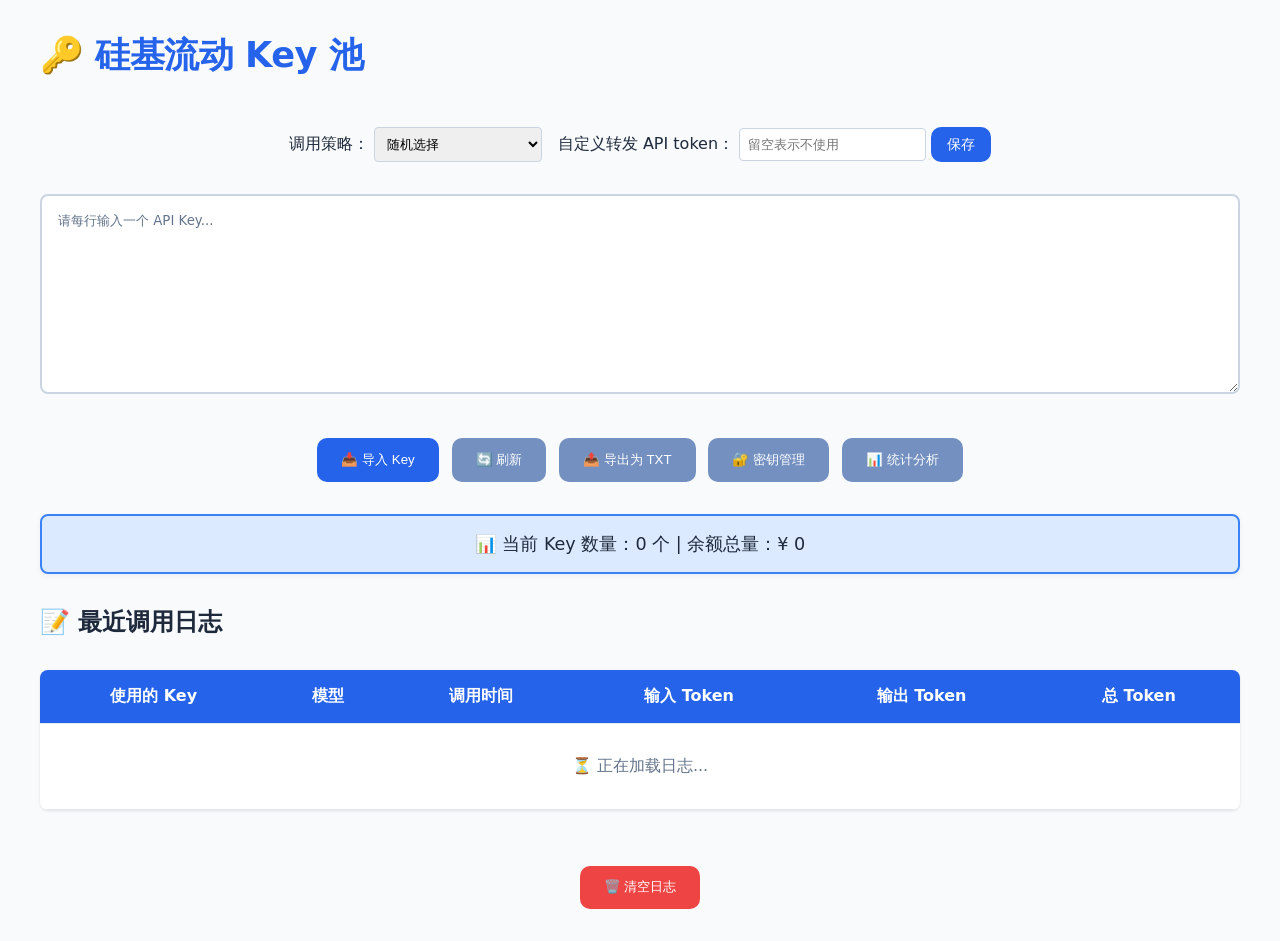
==== static/index.html @ 647fe62b "add chart.js stats" ====
<!DOCTYPE html>
<html lang="zh-CN">

<head>
    <meta charset="UTF-8">
    <meta name="viewport" content="width=device-width, initial-scale=1.0">
    <title>硅基 Key 池</title>
    <link rel="icon" type="image/x-icon" href="/static/favicon.ico">
    <link rel="stylesheet" href="/static/style.css">
    <script src="/static/script.js"></script>
    <style>
        textarea {
            width: 100%;
            box-sizing: border-box;
            height: 200px;
            padding: 1rem;
            border: 2px solid #cbd5e1;
            border-radius: 8px;
            margin: 1rem 0;
            resize: vertical;
            font-family: 'Segoe UI', system-ui, -apple-system, sans-serif;
            transition: border-color 0.3s ease;
        }

        textarea:focus {
            outline: none;
            border-color: var(--primary-color);
            box-shadow: 0 0 0 3px rgba(37, 99, 235, 0.1);
        }

        textarea::placeholder {
            font-family: 'Segoe UI', system-ui, -apple-system, sans-serif;
            color: #64748b;
            opacity: 1;
        }

        .strategy-select {
            margin: 1rem 0;
            text-align: center;
        }

        .strategy-select select {
            padding: 0.5rem;
            border-radius: 4px;
            border: 1px solid #cbd5e1;
        }
    </style>
</head>

<body>
    <h1>🔑 硅基流动 Key 池</h1>

    <div class="settings-container" style="display: flex; gap: 1rem; justify-content: center; align-items: center;">
        <div class="strategy-select">
            <label for="callStrategy">调用策略：</label>
            <select id="callStrategy" onchange="updateStrategy()">
                <option value="random">随机选择</option>
                <option value="high">优先消耗余额最多</option>
                <option value="low">优先消耗余额最少</option>
                <option value="least_used">优先消耗使用次数最少</option>
                <option value="most_used">优先消耗使用次数最多</option>
                <option value="oldest">优先消耗添加时间最旧</option>
                <option value="newest">优先消耗添加时间最新</option>
            </select>
        </div>
        <div class="custom-key" style="text-align:center;">
            <label for="customApiKey">自定义转发 API token：</label>
            <input type="text" id="customApiKey" placeholder="留空表示不使用"
                style="padding:0.5rem; border:1px solid #cbd5e1; border-radius:4px;">
            <button class="primary" onclick="updateCustomApiKey()"
                style="padding:0.5rem 1rem; font-size:0.9rem; height:35px; line-height:1;">保存</button>
        </div>
    </div>

    <textarea id="keys" placeholder="请每行输入一个 API Key..."></textarea>

    <div class="button-group">
        <button class="primary" onclick="importKeys()">📥 导入 Key</button>
        <button class="secondary" onclick="refreshKeys()">🔄 刷新</button>
        <button class="secondary" onclick="exportKeys()">📤 导出为 TXT</button>
        <button class="secondary" onclick="window.location.href='/static/keys.html'">🔐 密钥管理</button>
        <button class="secondary" onclick="window.location.href='/static/stats.html'">📊 统计分析</button>
    </div>

    <div id="message"></div>

    <div id="stats">
        📊 当前 Key 数量：<span id="keyCount">0</span> 个
        | 余额总量：¥ <span id="totalBalance">0</span>
    </div>

    <h2>📝 最近调用日志</h2>
    <table id="logsTable">
        <thead>
            <tr></tr>
            <th>使用的 Key</th>
            <th>模型</th>
            <th>调用时间</th>
            <th>输入 Token</th>
            <th>输出 Token</th>
            <th>总 Token</th>
            </tr>
        </thead>
        <tbody></tbody>
    </table>

    <div class="pagination" id="pagination"></div>

    <div class="button-group">
        <button class="danger" onclick="clearLogs()">🗑️ 清空日志</button>
    </div>

    <script>
        async function importKeys() {
            document.getElementById("message").style.display = 'block';
            document.getElementById("message").textContent = "正在导入，请稍候...";
            const keys = document.getElementById("keys").value;
            const response = await fetch("/import_keys", {
                method: "POST",
                headers: { "Content-Type": "application/json" },
                body: JSON.stringify({ keys })
            });
            const data = await response.json();
            showMessage(data.message, response.ok ? "success" : "error");
            fetchStats();
        }

        function exportKeys() {
            window.location.href = "/export_keys";
        }

        // Logs fetching and pagination
        async function fetchLogs(page = 1) {
            document.querySelector("#logsTable tbody").innerHTML = `
                <tr>
                    <td colspan="6" style="padding: 2rem; color: #64748b;">
                        ⏳ 正在加载日志...
                    </td>
                </tr>
            `;
            const response = await fetch(`/logs?page=${page}`);
            const data = await response.json();
            const tbody = document.querySelector("#logsTable tbody");
            tbody.innerHTML = "";
            data.logs.forEach(log => {
                const tr = document.createElement("tr");
                const dt = new Date(log.call_time * 1000);
                tr.innerHTML = `
                    <td class="key-cell" title="${log.used_key}">${maskKey(log.used_key)}</td>
                    <td>${log.model}</td>
                    <td>${dt.toLocaleString()}</td>
                    <td>${log.input_tokens}</td>
                    <td>${log.output_tokens}</td>
                    <td>${log.total_tokens}</td>
                `;
                tbody.appendChild(tr);
            });

            // 更新改进后的分页系统
            renderPagination(data.page, Math.ceil(data.total / data.page_size), fetchLogs);
        }

        async function clearLogs() {
            if (!confirm("确定要清空所有日志吗？此操作无法撤销。")) return;
            const response = await fetch("/clear_logs", { method: "POST" });
            const data = await response.json();
            alert(data.message);
            fetchLogs();
        }

        async function loadStrategy() {
            const response = await fetch("/config/strategy");
            const data = await response.json();
            document.getElementById("callStrategy").value = data.call_strategy;
        }

        async function updateStrategy() {
            const select = document.getElementById("callStrategy");
            const value = select.value;
            const response = await fetch("/config/strategy", {
                method: "POST",
                headers: { "Content-Type": "application/json" },
                body: JSON.stringify({ call_strategy: value })
            });
            const data = await response.json();
            showMessage(data.message, "success");
        }

        async function loadCustomApiKey() {
            const response = await fetch("/config/custom_api_key");
            const data = await response.json();
            document.getElementById("customApiKey").value = data.custom_api_key;
        }

        async function updateCustomApiKey() {
            const newKey = document.getElementById("customApiKey").value;
            const response = await fetch("/config/custom_api_key", {
                method: "POST",
                headers: { "Content-Type": "application/json" },
                body: JSON.stringify({ custom_api_key: newKey })
            });
            const data = await response.json();
            showMessage(data.message, "success");
        }

        // 初始化加载调用策略与自定义 api_key
        loadStrategy();
        loadCustomApiKey();

        // Update stats and logs on page load
        fetchStats();
        fetchLogs();
    </script>
</body>

</html>
---- static/style.css ----
:root {
    --primary-color: #2563eb;
    --secondary-color: #7390c0;
    --success-color: #10b981;
    --danger-color: #ef4444;
    --background-color: #f8fafc;
}

body {
    font-family: 'Segoe UI', system-ui, -apple-system, sans-serif;
    margin: 2rem auto;
    padding: 0 1rem;
    max-width: 1200px;
    background-color: var(--background-color);
    color: #1e293b;
}

h1 {
    color: var(--primary-color);
    font-size: 2.2rem;
    margin-bottom: 2rem;
    font-weight: 600;
    letter-spacing: -0.5px;
}

.button-group {
    display: flex;
    gap: 0.8rem;
    flex-wrap: wrap;
    justify-content: center;
    margin: 1.5rem 0;
}

button {
    padding: 0.8rem 1.5rem;
    border: none;
    border-radius: 10px;
    cursor: pointer;
    font-weight: 500;
    transition: all 0.2s ease;
    display: inline-flex;
    align-items: center;
    gap: 0.5rem;
}

button.primary {
    background-color: var(--primary-color);
    color: white;
}

button.secondary {
    background-color: var(--secondary-color);
    color: white;
}

button.danger {
    background-color: var(--danger-color);
    color: white;
}

button:hover {
    transform: translateY(-1px);
    box-shadow: 0 2px 4px rgba(0, 0, 0, 0.1);
}

button:active {
    transform: translateY(0);
}

#message {
    margin: 1rem 0;
    padding: 0.8rem;
    border-radius: 6px;
    font-weight: 500;
    display: none;
}

#message.success {
    background-color: #dcfce7;
    color: #166534;
    border: 1px solid #22c55e;
    display: block;
}

#message.error {
    background-color: #fee2e2;
    color: #991b1b;
    border: 1px solid #ef4444;
    display: block;
}

#stats {
    padding: 1rem;
    background-color: #dbeafe;
    border: 2px solid #3b82f6;
    border-radius: 8px;
    box-shadow: 0 2px 6px rgba(0, 0, 0, 0.05);
    margin: 2rem 0;
    font-size: 1.1rem;
    text-align: center;
}

table {
    width: 100%;
    border-collapse: collapse;
    margin: 2rem 0;
    background-color: white;
    border-radius: 8px;
    overflow: hidden;
    box-shadow: 0 1px 3px rgba(0, 0, 0, 0.1);
}

th,
td {
    padding: 1rem;
    text-align: left;
    border-bottom: 1px solid #e2e8f0;
    text-align: center;
}

th {
    background-color: var(--primary-color);
    color: white;
    font-weight: 600;
}

tr:hover {
    background-color: #f8fafc;
}

tr:nth-child(even) {
    background-color: #f1f5f9;
}

.key-cell {
    font-family: Consolas, 'Courier New', monospace;
    max-width: 280px;
    overflow: hidden;
    text-overflow: ellipsis;
    white-space: nowrap;
}

.pagination {
    display: flex;
    gap: 0.5rem;
    justify-content: center;
    margin: 1rem 0;
}

.pagination button {
    padding: 0.5rem 1rem;
    border: 1px solid #cbd5e1;
    background-color: white;
    color: var(--primary-color);
}

.pagination button:disabled {
    background-color: var(--primary-color);
    color: white;
    cursor: default;
}

.key-actions {
    display: flex;
    gap: 0.3rem;
    justify-content: center;
}

.key-actions button {
    padding: 0.3rem 0.7rem;
    font-size: 0.8rem;
    border-radius: 4px;
}

.pagination {
    display: flex;
    justify-content: center;
    align-items: center;
    gap: 0.5rem;
    margin: 1rem 0;
}

.pagination button {
    min-width: 2rem;
    height: 2rem;
    text-align: center;
    line-height: 1;
}

.page-jump {
    display: flex;
    align-items: center;
    margin-left: 1rem;
}

.page-jump input {
    padding: 0.5rem 0.8rem;
    border: 1px solid #cbd5e1;
    border-radius: 6px;
    font-family: 'Segoe UI', system-ui, -apple-system, sans-serif;
    width: 50px;
    font-size: 0.9rem;
    margin-left: 1rem;
    margin-right: 1rem;
}

.page-jump button {
    min-width: auto;
    padding: 0.3rem 0.7rem;
    margin-left: 1rem;
}

.ellipsis {
    margin: 0 0.5rem;
}

.copy-success {
    background-color: var(--success-color) !important;
    color: white !important;
}

.icon-button {
    background-color: transparent;
    color: #64748b;
    font-size: 1.2rem;
    padding: 0.3rem;
    min-width: 2rem;
    height: 2rem;
    border-radius: 4px;
    transition: all 0.2s ease;
    display: flex;
    align-items: center;
    justify-content: center;
    cursor: pointer;
}

.icon-button:hover {
    background-color: rgba(203, 213, 225, 0.3);
    color: var(--primary-color);
    transform: none;
    box-shadow: none;
}

.icon-button.danger {
    color: #64748b;
}

.icon-button.danger:hover {
    color: var(--danger-color);
    background-color: rgba(239, 68, 68, 0.1);
}

.icon-button.copy-success {
    background-color: transparent !important;
    color: var(--success-color) !important;
}

@media (max-width: 768px) {
    body {
        padding: 1rem;
    }

    table {
        font-size: 0.9rem;
    }

    th,
    td {
        padding: 0.6rem;
    }

    .key-cell {
        max-width: 120px;
    }
}
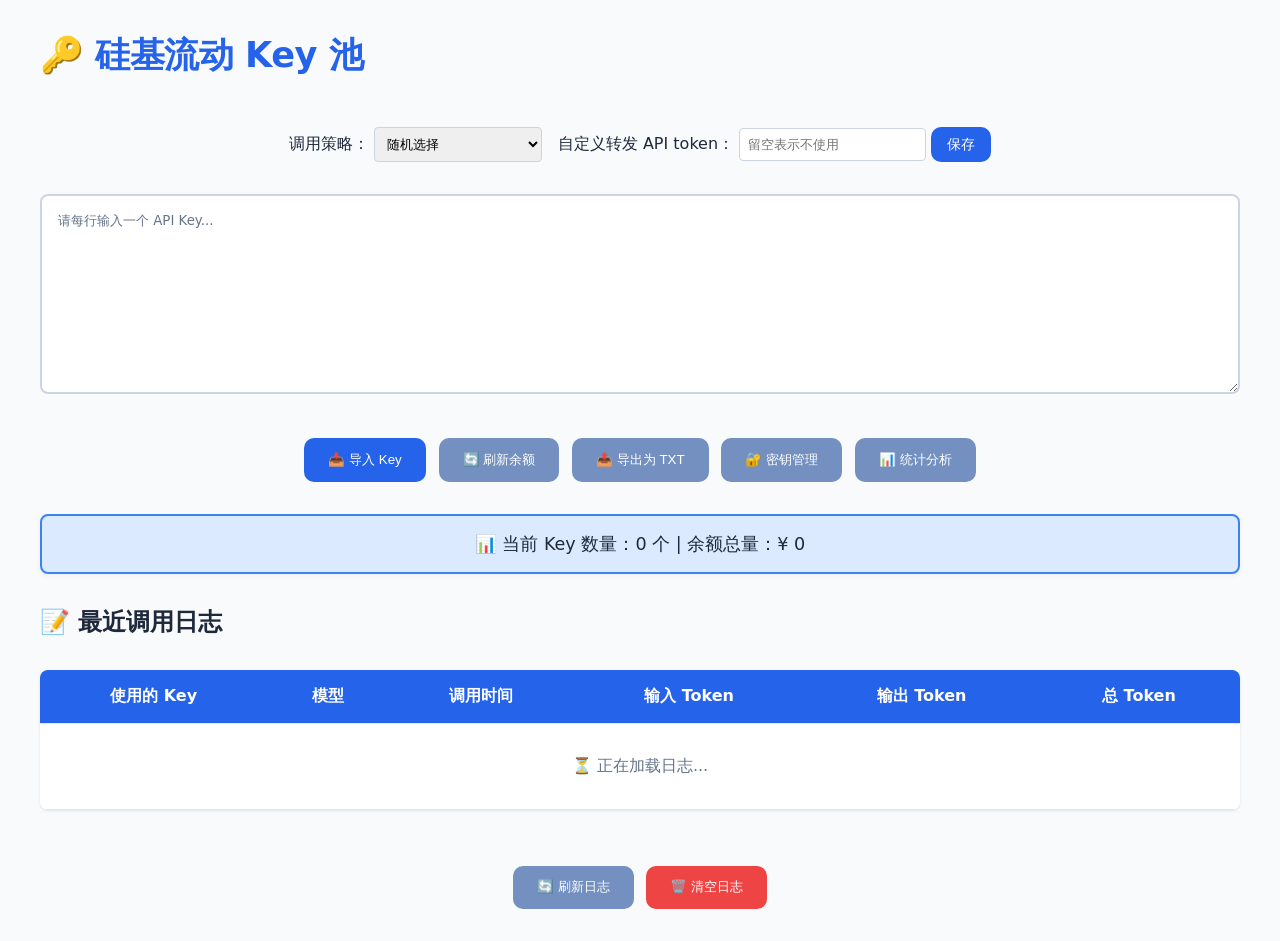
==== commit a185a3af: "add a refresh logs button to index.html" ====
--- a/static/index.html
+++ b/static/index.html
@@ -76,7 +76,7 @@
 
     <div class="button-group">
         <button class="primary" onclick="importKeys()">📥 导入 Key</button>
-        <button class="secondary" onclick="refreshKeys()">🔄 刷新</button>
+        <button class="secondary" onclick="refreshKeys()">🔄 刷新余额</button>
         <button class="secondary" onclick="exportKeys()">📤 导出为 TXT</button>
         <button class="secondary" onclick="window.location.href='/static/keys.html'">🔐 密钥管理</button>
         <button class="secondary" onclick="window.location.href='/static/stats.html'">📊 统计分析</button>
@@ -107,6 +107,7 @@
     <div class="pagination" id="pagination"></div>
 
     <div class="button-group">
+        <button class="secondary" onclick="fetchLogs()">🔄 刷新日志</button>
         <button class="danger" onclick="clearLogs()">🗑️ 清空日志</button>
     </div>
 
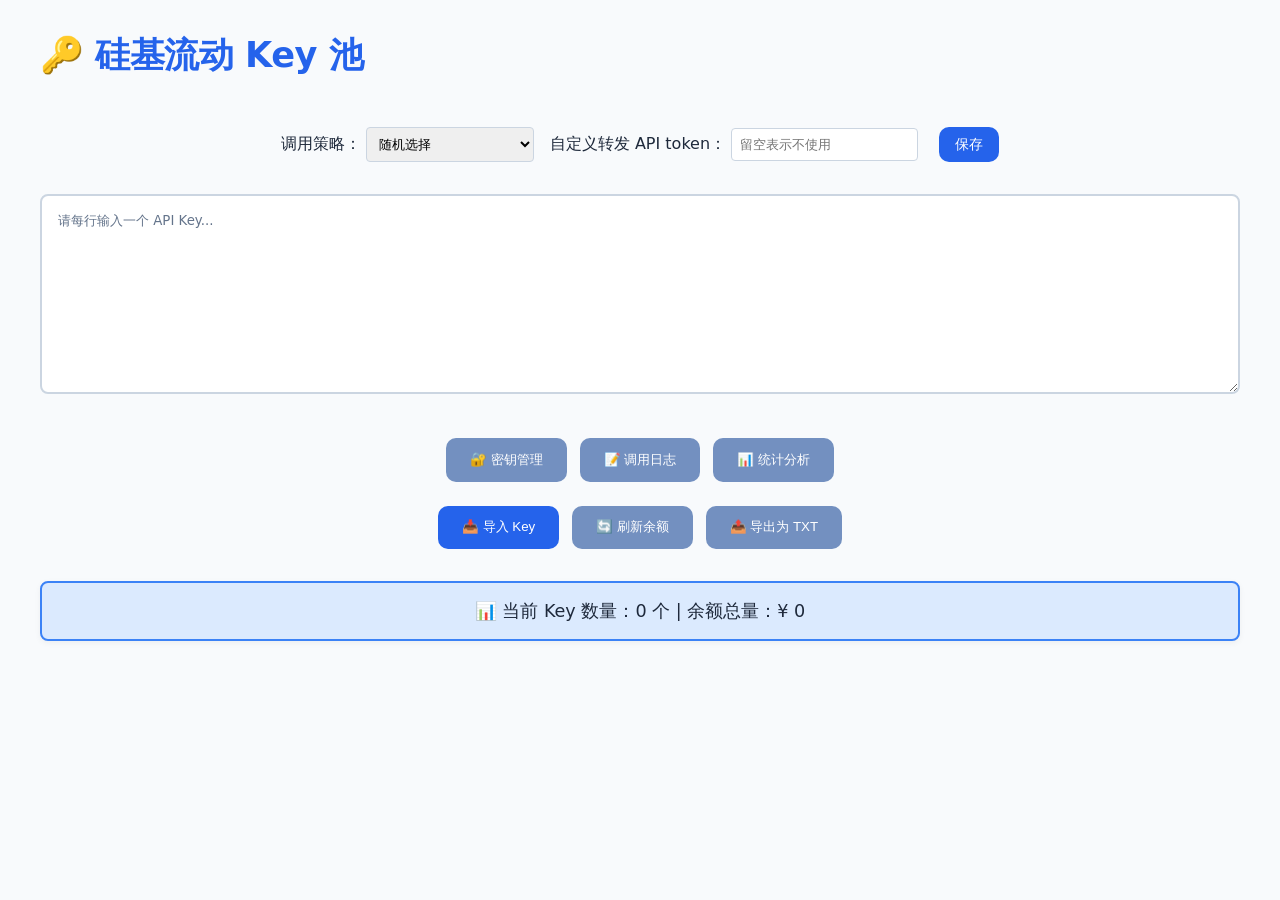
==== commit 607b24e6: "split logs page, style optimize" ====
--- a/static/index.html
+++ b/static/index.html
@@ -68,18 +68,22 @@
             <input type="text" id="customApiKey" placeholder="留空表示不使用"
                 style="padding:0.5rem; border:1px solid #cbd5e1; border-radius:4px;">
             <button class="primary" onclick="updateCustomApiKey()"
-                style="padding:0.5rem 1rem; font-size:0.9rem; height:35px; line-height:1;">保存</button>
+                style="padding:0.5rem 1rem; font-size:0.9rem; height:35px; line-height:1; margin-left: 1rem;">保存</button>
         </div>
     </div>
 
     <textarea id="keys" placeholder="请每行输入一个 API Key..."></textarea>
 
     <div class="button-group">
+        <button class="secondary" onclick="window.location.href='/static/keys.html'">🔐 密钥管理</button>
+        <button class="secondary" onclick="window.location.href='/static/logs.html'">📝 调用日志</button>
+        <button class="secondary" onclick="window.location.href='/static/stats.html'">📊 统计分析</button>
+    </div>
+
+    <div class="button-group">
         <button class="primary" onclick="importKeys()">📥 导入 Key</button>
         <button class="secondary" onclick="refreshKeys()">🔄 刷新余额</button>
         <button class="secondary" onclick="exportKeys()">📤 导出为 TXT</button>
-        <button class="secondary" onclick="window.location.href='/static/keys.html'">🔐 密钥管理</button>
-        <button class="secondary" onclick="window.location.href='/static/stats.html'">📊 统计分析</button>
     </div>
 
     <div id="message"></div>
@@ -87,28 +91,6 @@
     <div id="stats">
         📊 当前 Key 数量：<span id="keyCount">0</span> 个
         | 余额总量：¥ <span id="totalBalance">0</span>
-    </div>
-
-    <h2>📝 最近调用日志</h2>
-    <table id="logsTable">
-        <thead>
-            <tr></tr>
-            <th>使用的 Key</th>
-            <th>模型</th>
-            <th>调用时间</th>
-            <th>输入 Token</th>
-            <th>输出 Token</th>
-            <th>总 Token</th>
-            </tr>
-        </thead>
-        <tbody></tbody>
-    </table>
-
-    <div class="pagination" id="pagination"></div>
-
-    <div class="button-group">
-        <button class="secondary" onclick="fetchLogs()">🔄 刷新日志</button>
-        <button class="danger" onclick="clearLogs()">🗑️ 清空日志</button>
     </div>
 
     <script>
@@ -128,45 +110,6 @@
 
         function exportKeys() {
             window.location.href = "/export_keys";
-        }
-
-        // Logs fetching and pagination
-        async function fetchLogs(page = 1) {
-            document.querySelector("#logsTable tbody").innerHTML = `
-                <tr>
-                    <td colspan="6" style="padding: 2rem; color: #64748b;">
-                        ⏳ 正在加载日志...
-                    </td>
-                </tr>
-            `;
-            const response = await fetch(`/logs?page=${page}`);
-            const data = await response.json();
-            const tbody = document.querySelector("#logsTable tbody");
-            tbody.innerHTML = "";
-            data.logs.forEach(log => {
-                const tr = document.createElement("tr");
-                const dt = new Date(log.call_time * 1000);
-                tr.innerHTML = `
-                    <td class="key-cell" title="${log.used_key}">${maskKey(log.used_key)}</td>
-                    <td>${log.model}</td>
-                    <td>${dt.toLocaleString()}</td>
-                    <td>${log.input_tokens}</td>
-                    <td>${log.output_tokens}</td>
-                    <td>${log.total_tokens}</td>
-                `;
-                tbody.appendChild(tr);
-            });
-
-            // 更新改进后的分页系统
-            renderPagination(data.page, Math.ceil(data.total / data.page_size), fetchLogs);
-        }
-
-        async function clearLogs() {
-            if (!confirm("确定要清空所有日志吗？此操作无法撤销。")) return;
-            const response = await fetch("/clear_logs", { method: "POST" });
-            const data = await response.json();
-            alert(data.message);
-            fetchLogs();
         }
 
         async function loadStrategy() {
@@ -208,9 +151,7 @@
         loadStrategy();
         loadCustomApiKey();
 
-        // Update stats and logs on page load
         fetchStats();
-        fetchLogs();
     </script>
 </body>
 
--- a/static/style.css
+++ b/static/style.css
@@ -29,6 +29,10 @@
     flex-wrap: wrap;
     justify-content: center;
     margin: 1.5rem 0;
+}
+
+.button-group+.button-group {
+    margin-top: 0.5rem;
 }
 
 button {
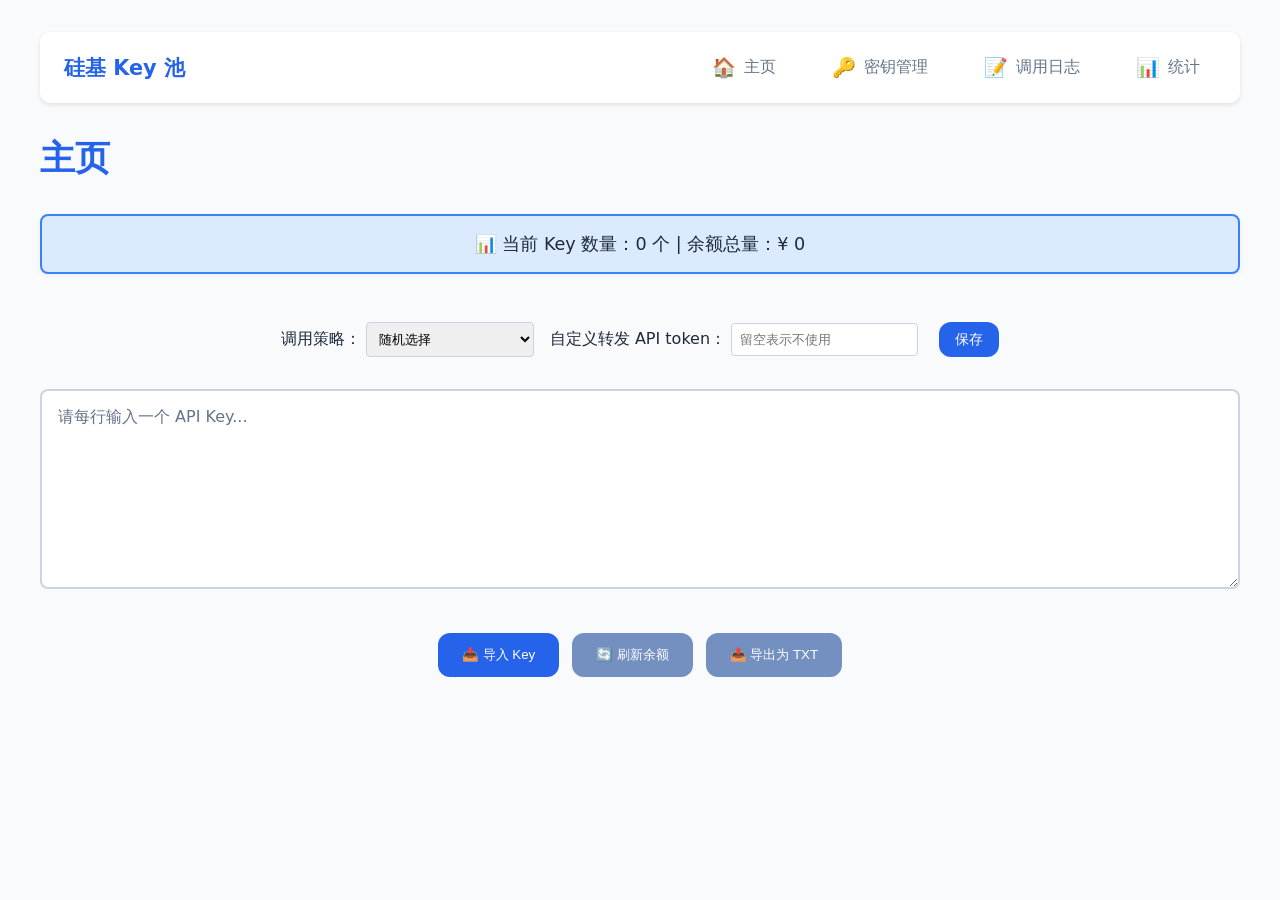
==== commit 79545094: "add nav bar, better style" ====
--- a/static/index.html
+++ b/static/index.html
@@ -8,6 +8,7 @@
     <link rel="icon" type="image/x-icon" href="/static/favicon.ico">
     <link rel="stylesheet" href="/static/style.css">
     <script src="/static/script.js"></script>
+    <script src="/static/navbar.js"></script>
     <style>
         textarea {
             width: 100%;
@@ -18,7 +19,8 @@
             border-radius: 8px;
             margin: 1rem 0;
             resize: vertical;
-            font-family: 'Segoe UI', system-ui, -apple-system, sans-serif;
+            font-family: Consolas, 'Courier New', monospace;
+            font-size: 1rem;
             transition: border-color 0.3s ease;
         }
 
@@ -31,6 +33,7 @@
         textarea::placeholder {
             font-family: 'Segoe UI', system-ui, -apple-system, sans-serif;
             color: #64748b;
+            font-size: 1rem;
             opacity: 1;
         }
 
@@ -48,49 +51,48 @@
 </head>
 
 <body>
-    <h1>🔑 硅基流动 Key 池</h1>
+    <!-- 导航栏 -->
+    <nav id="navbar"></nav>
 
-    <div class="settings-container" style="display: flex; gap: 1rem; justify-content: center; align-items: center;">
-        <div class="strategy-select">
-            <label for="callStrategy">调用策略：</label>
-            <select id="callStrategy" onchange="updateStrategy()">
-                <option value="random">随机选择</option>
-                <option value="high">优先消耗余额最多</option>
-                <option value="low">优先消耗余额最少</option>
-                <option value="least_used">优先消耗使用次数最少</option>
-                <option value="most_used">优先消耗使用次数最多</option>
-                <option value="oldest">优先消耗添加时间最旧</option>
-                <option value="newest">优先消耗添加时间最新</option>
-            </select>
+    <div class="container">
+        <h1>主页</h1>
+
+        <div id="message"></div>
+
+        <div id="stats">
+            📊 当前 Key 数量：<span id="keyCount">0</span> 个
+            | 余额总量：¥ <span id="totalBalance">0</span>
         </div>
-        <div class="custom-key" style="text-align:center;">
-            <label for="customApiKey">自定义转发 API token：</label>
-            <input type="text" id="customApiKey" placeholder="留空表示不使用"
-                style="padding:0.5rem; border:1px solid #cbd5e1; border-radius:4px;">
-            <button class="primary" onclick="updateCustomApiKey()"
-                style="padding:0.5rem 1rem; font-size:0.9rem; height:35px; line-height:1; margin-left: 1rem;">保存</button>
+
+        <div class="settings-container" style="display: flex; gap: 1rem; justify-content: center; align-items: center;">
+            <div class="strategy-select">
+                <label for="callStrategy">调用策略：</label>
+                <select id="callStrategy" onchange="updateStrategy()">
+                    <option value="random">随机选择</option>
+                    <option value="high">优先消耗余额最多</option>
+                    <option value="low">优先消耗余额最少</option>
+                    <option value="least_used">优先消耗使用次数最少</option>
+                    <option value="most_used">优先消耗使用次数最多</option>
+                    <option value="oldest">优先消耗添加时间最旧</option>
+                    <option value="newest">优先消耗添加时间最新</option>
+                </select>
+            </div>
+            <div class="custom-key" style="text-align:center;">
+                <label for="customApiKey">自定义转发 API token：</label>
+                <input type="text" id="customApiKey" placeholder="留空表示不使用"
+                    style="padding:0.5rem; border:1px solid #cbd5e1; border-radius:4px;">
+                <button class="primary" onclick="updateCustomApiKey()"
+                    style="padding:0.5rem 1rem; font-size:0.9rem; height:35px; line-height:1; margin-left: 1rem;">保存</button>
+            </div>
         </div>
-    </div>
 
-    <textarea id="keys" placeholder="请每行输入一个 API Key..."></textarea>
+        <textarea id="keys" placeholder="请每行输入一个 API Key..."></textarea>
 
-    <div class="button-group">
-        <button class="secondary" onclick="window.location.href='/static/keys.html'">🔐 密钥管理</button>
-        <button class="secondary" onclick="window.location.href='/static/logs.html'">📝 调用日志</button>
-        <button class="secondary" onclick="window.location.href='/static/stats.html'">📊 统计分析</button>
-    </div>
-
-    <div class="button-group">
-        <button class="primary" onclick="importKeys()">📥 导入 Key</button>
-        <button class="secondary" onclick="refreshKeys()">🔄 刷新余额</button>
-        <button class="secondary" onclick="exportKeys()">📤 导出为 TXT</button>
-    </div>
-
-    <div id="message"></div>
-
-    <div id="stats">
-        📊 当前 Key 数量：<span id="keyCount">0</span> 个
-        | 余额总量：¥ <span id="totalBalance">0</span>
+        <div class="button-group">
+            <button class="primary" onclick="importKeys()">📥 导入 Key</button>
+            <button class="secondary" onclick="refreshKeys()">🔄 刷新余额</button>
+            <button class="secondary" onclick="exportKeys()">📤 导出为 TXT</button>
+        </div>
     </div>
 
     <script>
--- a/static/style.css
+++ b/static/style.css
@@ -38,7 +38,7 @@
 button {
     padding: 0.8rem 1.5rem;
     border: none;
-    border-radius: 10px;
+    border-radius: 12px;
     cursor: pointer;
     font-weight: 500;
     transition: all 0.2s ease;
@@ -259,6 +259,61 @@
     color: var(--success-color) !important;
 }
 
+/* 导航栏样式 */
+.navbar {
+    background-color: white;
+    box-shadow: 0 2px 4px rgba(0, 0, 0, 0.1);
+    margin-bottom: 2rem;
+    border-radius: 10px;
+}
+
+.navbar-container {
+    display: flex;
+    align-items: center;
+    justify-content: space-between;
+    padding: 1rem 1.5rem;
+    max-width: 1200px;
+    margin: 0 auto;
+}
+
+.navbar-logo a {
+    color: var(--primary-color);
+    font-weight: 700;
+    font-size: 1.3rem;
+    text-decoration: none;
+}
+
+.navbar-links {
+    display: flex;
+    gap: 1.5rem;
+}
+
+.navbar-links a {
+    text-decoration: none;
+    color: #64748b;
+    font-weight: 500;
+    padding: 0.5rem 1rem;
+    border-radius: 15px;
+    display: flex;
+    align-items: center;
+    gap: 0.5rem;
+    transition: all 0.2s ease;
+}
+
+.navbar-links a:hover {
+    color: var(--primary-color);
+    background-color: #f1f5f9;
+}
+
+.navbar-links a.active {
+    color: var(--primary-color);
+    background-color: #e0e7ff;
+}
+
+.nav-icon {
+    font-size: 1.2rem;
+}
+
 @media (max-width: 768px) {
     body {
         padding: 1rem;
@@ -276,4 +331,23 @@
     .key-cell {
         max-width: 120px;
     }
+
+    .navbar-container {
+        flex-direction: column;
+        gap: 1rem;
+    }
+
+    .navbar-links {
+        width: 100%;
+        justify-content: space-between;
+    }
+
+    .nav-text {
+        display: none;
+    }
+
+    .navbar-links a {
+        flex: 1;
+        justify-content: center;
+    }
 }
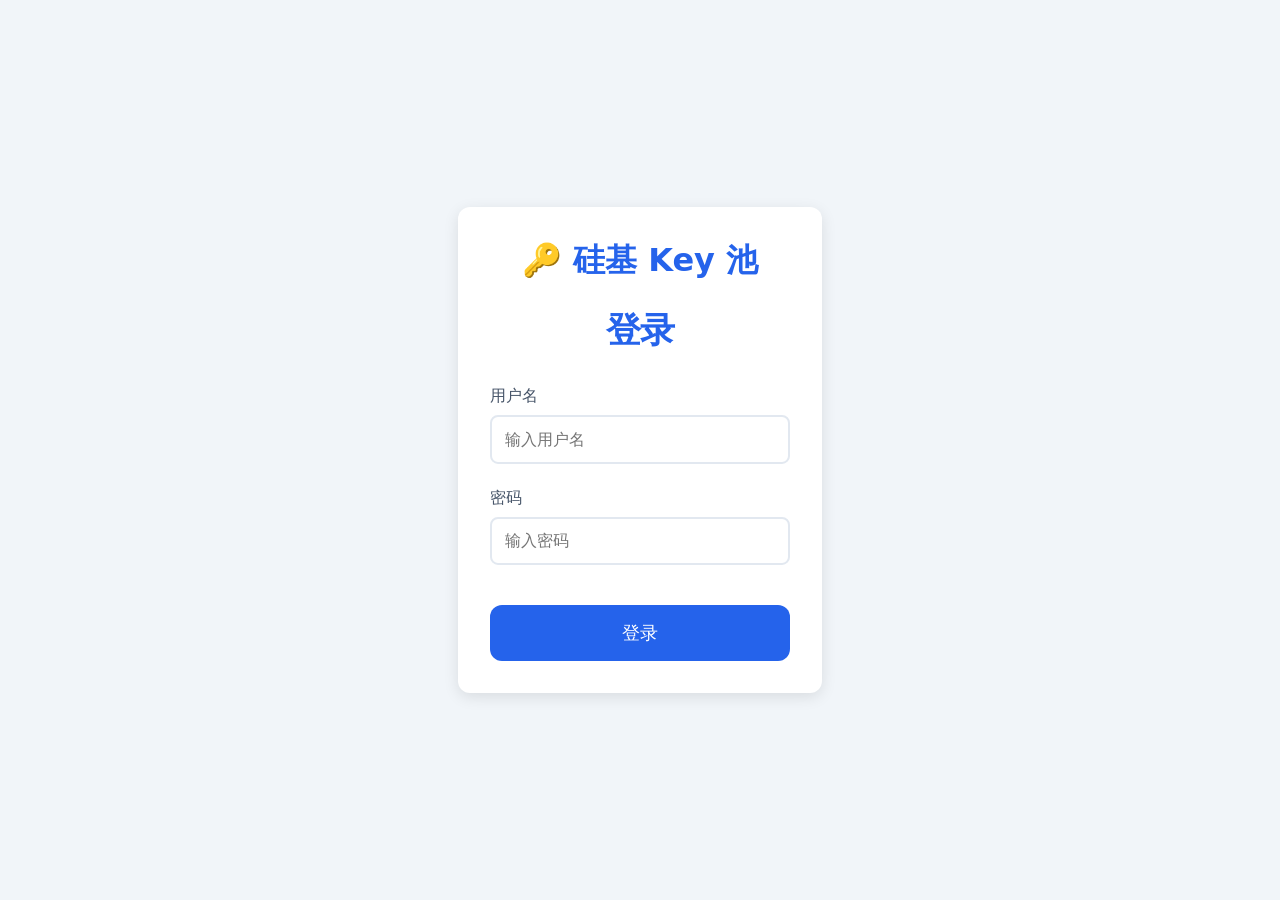
==== commit 07c1d62f: "add login authorization" ====
--- a/static/index.html
+++ b/static/index.html
@@ -36,17 +36,6 @@
             font-size: 1rem;
             opacity: 1;
         }
-
-        .strategy-select {
-            margin: 1rem 0;
-            text-align: center;
-        }
-
-        .strategy-select select {
-            padding: 0.5rem;
-            border-radius: 4px;
-            border: 1px solid #cbd5e1;
-        }
     </style>
 </head>
 
@@ -62,28 +51,10 @@
         <div id="stats">
             📊 当前 Key 数量：<span id="keyCount">0</span> 个
             | 余额总量：¥ <span id="totalBalance">0</span>
-        </div>
-
-        <div class="settings-container" style="display: flex; gap: 1rem; justify-content: center; align-items: center;">
-            <div class="strategy-select">
-                <label for="callStrategy">调用策略：</label>
-                <select id="callStrategy" onchange="updateStrategy()">
-                    <option value="random">随机选择</option>
-                    <option value="high">优先消耗余额最多</option>
-                    <option value="low">优先消耗余额最少</option>
-                    <option value="least_used">优先消耗使用次数最少</option>
-                    <option value="most_used">优先消耗使用次数最多</option>
-                    <option value="oldest">优先消耗添加时间最旧</option>
-                    <option value="newest">优先消耗添加时间最新</option>
-                </select>
-            </div>
-            <div class="custom-key" style="text-align:center;">
-                <label for="customApiKey">自定义转发 API token：</label>
-                <input type="text" id="customApiKey" placeholder="留空表示不使用"
-                    style="padding:0.5rem; border:1px solid #cbd5e1; border-radius:4px;">
-                <button class="primary" onclick="updateCustomApiKey()"
-                    style="padding:0.5rem 1rem; font-size:0.9rem; height:35px; line-height:1; margin-left: 1rem;">保存</button>
-            </div>
+            | 今日调用次数：<span id="todayCalls">0</span> 次
+            | 今日消耗 Token：<span id="todayTokens">0</span> 个
+            | 本月调用次数：<span id="monthCalls">0</span> 次
+            | 本月消耗 Token：<span id="monthTokens">0</span> 个
         </div>
 
         <textarea id="keys" placeholder="请每行输入一个 API Key..."></textarea>
@@ -114,46 +85,43 @@
             window.location.href = "/export_keys";
         }
 
-        async function loadStrategy() {
-            const response = await fetch("/config/strategy");
-            const data = await response.json();
-            document.getElementById("callStrategy").value = data.call_strategy;
+        // 从统计页加载每日和每月统计信息
+        async function loadDailyStats() {
+            try {
+                const response = await fetch('/api/stats/daily');
+                const data = await response.json();
+
+                // 更新统计摘要
+                const totalCalls = data.calls.reduce((a, b) => a + b, 0);
+                const totalInputTokens = data.input_tokens.reduce((a, b) => a + b, 0);
+                const totalOutputTokens = data.output_tokens.reduce((a, b) => a + b, 0);
+                document.getElementById('todayCalls').textContent = totalCalls;
+                document.getElementById('todayTokens').textContent = totalInputTokens + totalOutputTokens;
+            } catch (error) {
+                console.error('Failed to load daily stats:', error);
+            }
         }
 
-        async function updateStrategy() {
-            const select = document.getElementById("callStrategy");
-            const value = select.value;
-            const response = await fetch("/config/strategy", {
-                method: "POST",
-                headers: { "Content-Type": "application/json" },
-                body: JSON.stringify({ call_strategy: value })
-            });
-            const data = await response.json();
-            showMessage(data.message, "success");
+        async function loadMonthlyStats() {
+            try {
+                const response = await fetch('/api/stats/monthly');
+                const data = await response.json();
+
+                // 更新统计摘要
+                const totalCalls = data.calls.reduce((a, b) => a + b, 0);
+                const totalInputTokens = data.input_tokens.reduce((a, b) => a + b, 0);
+                const totalOutputTokens = data.output_tokens.reduce((a, b) => a + b, 0);
+                document.getElementById('monthCalls').textContent = totalCalls;
+                document.getElementById('monthTokens').textContent = totalInputTokens + totalOutputTokens;
+            } catch (error) {
+                console.error('Failed to load monthly stats:', error);
+            }
         }
 
-        async function loadCustomApiKey() {
-            const response = await fetch("/config/custom_api_key");
-            const data = await response.json();
-            document.getElementById("customApiKey").value = data.custom_api_key;
-        }
-
-        async function updateCustomApiKey() {
-            const newKey = document.getElementById("customApiKey").value;
-            const response = await fetch("/config/custom_api_key", {
-                method: "POST",
-                headers: { "Content-Type": "application/json" },
-                body: JSON.stringify({ custom_api_key: newKey })
-            });
-            const data = await response.json();
-            showMessage(data.message, "success");
-        }
-
-        // 初始化加载调用策略与自定义 api_key
-        loadStrategy();
-        loadCustomApiKey();
-
+        // 初始化加载
         fetchStats();
+        loadDailyStats();
+        loadMonthlyStats();
     </script>
 </body>
 
